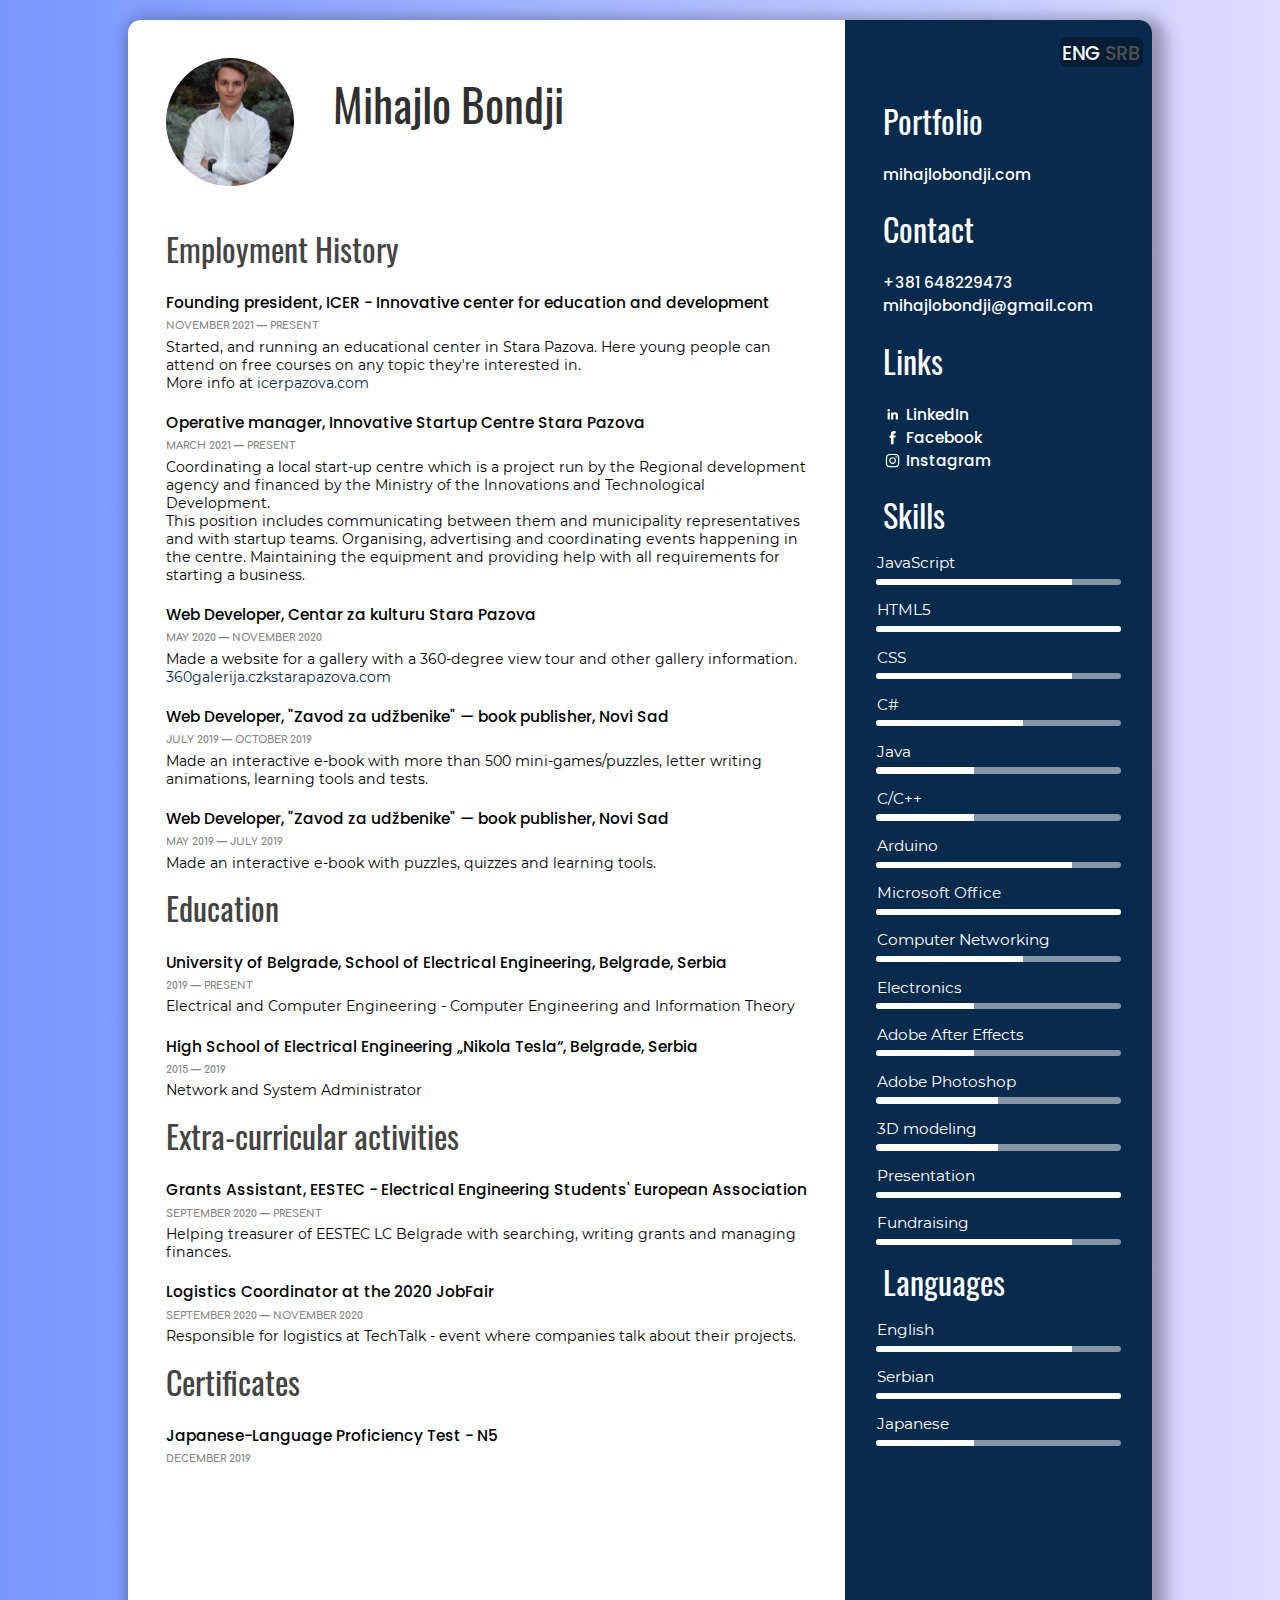
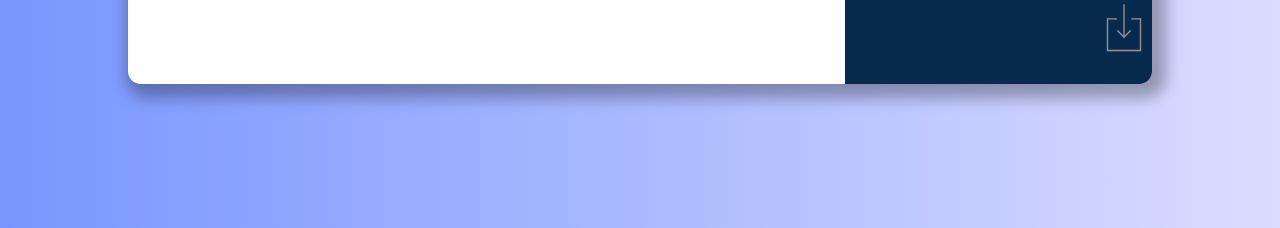
==== public/cv/index.html @ bc3daf63 "copy local" ====
<!--Created by Mihajlo Bondji http://mihajlobondji.com -->
<!DOCTYPE html>
<html lang="en">
  <head>
	  <title>Mihajlo Bondji</title>
	  <meta charset="utf-8" />
	  <meta name="viewport" content="width=device-width, initial-scale=1.0" />
	  <link rel="stylesheet" href="files/maincss.css" />
	  <script src="files/jsscript.js"></script>
  </head>
  <body onload="loaded(1)">
	  <div class="main">
		<div class="left">

			<div class="photo">
				<img src="files/slika.jpg" height="100%">
			</div>

			<div class="name">
				Mihajlo Bondji
			</div>
		<!--category-->
			<div class="category">
				Employment History
			</div>
			<!--5th job-->
			<div class="titles">
				Founding president, ICER - Innovative center for education and development
			</div>

			<div class="date">
				NOVEMBER 2021 — PRESENT
			</div>

			<div class="description">
				Started, and running an educational center in Stara Pazova.
				Here young people can attend on free courses on any topic they're interested in.
				<br>
				More info at <a class="linktosite" href="https://icerpazova.com/" target="_blank"><span class="linija"></span>icerpazova.com</a>
			</div>
			<!--4th job-->
			<div class="titles">
				Operative manager, Innovative Startup Centre Stara Pazova
			</div>

			<div class="date">
				MARCH 2021 — PRESENT
			</div>

			<div class="description">
				Coordinating a local start-up centre which is a project run by the Regional development agency and financed by the Ministry of the Innovations and Technological Development.
				<br>
				This position includes communicating between them and municipality representatives and with startup teams. Organising, advertising and coordinating events happening in the centre. Maintaining the equipment and providing help with all requirements for starting a business.
			</div>
			<!--3rd job-->
			<div class="titles">
				Web Developer, Centar za kulturu Stara Pazova
			</div>

			<div class="date">
				MAY 2020 — NOVEMBER 2020
			</div>

			<div class="description">
				Made a website for a gallery with a 360-degree view tour and other gallery information.
				<br>
				<a class="linktosite" href="https://360galerija.czkstarapazova.com/" target="_blank"><span class="linija"></span>360galerija.czkstarapazova.com</a>
			</div>
			<!--2nd job-->
			<div class="titles">
				Web Developer, "Zavod za udžbenike" — book publisher, Novi Sad
			</div>

			<div class="date">
				JULY 2019 — OCTOBER 2019
			</div>

			<div class="description">
				Made an interactive e-book with more than 500 mini-games/puzzles, letter writing animations, learning tools and tests.
			</div>
			<!--1st job-->
			<div class="titles">
				Web Developer, "Zavod za udžbenike" — book publisher, Novi Sad
			</div>

			<div class="date">
				MAY 2019 — JULY 2019
			</div>

			<div class="description">
				Made an interactive e-book with puzzles, quizzes and learning tools.
			</div>
		<!--category-->
			<div class="category">
				Education
			</div>
			<!--2nd education-->
			<div class="titles">
				University of Belgrade, School of Electrical Engineering, Belgrade, Serbia
			</div>

			<div class="date">
				2019 — PRESENT
			</div>

			<div class="description">
				Electrical and Computer Engineering - Computer Engineering and Information Theory
			</div>
			<!--1st education-->
			<div class="titles">
				High School of Electrical Engineering „Nikola Tesla“, Belgrade, Serbia
			</div>

			<div class="date">
				2015 — 2019
			</div>

			<div class="description">
				Network and System Administrator
			</div>

		<!--category-->
			<div class="category">
				Extra-curricular activities
			</div>
			<!--1st activity-->
			<div class="titles">
				Grants Assistant, EESTEC - Electrical Engineering Students' European Association
			</div>

			<div class="date">
				SEPTEMBER 2020 — PRESENT
			</div>

			<div class="description">
				Helping treasurer of EESTEC LC Belgrade with searching, writing grants and managing finances.
			</div>
			<!--2nd activity-->
			<div class="titles">
				Logistics Coordinator at the 2020 JobFair
			</div>

			<div class="date">
				SEPTEMBER 2020 — NOVEMBER 2020
			</div>

			<div class="description">
				Responsible for logistics at TechTalk - event where companies talk about their projects.
			</div>
		<!--category-->
			<div class="category">
				Certificates
			</div>
			<!--1st certificate-->
			<div class="titles">
				Japanese-Language Proficiency Test - N5
			</div>

			<div class="date">
				DECEMBER 2019
			</div>
		</div>

		<div class="right">
			<div class="empty"></div>
		<!--category-->
			<div class="category rightside">
				Portfolio
			</div>

			<div class="titles rightside">
				<a class="phone" href="https://mihajlobondji.com/">mihajlobondji.com</a>
			</div>
		<!--category-->
			<div class="category rightside">
				Contact
			</div>

			<div class="titles rightside">
				<a class="phone" href="tel:+381648229473">+381 648229473</a>
				<br>
				<a class="phone" href="mailto:mihajlobondji@gmail.com">mihajlobondji@gmail.com</a>
			</div>
		<!--category-->
			<div class="category rightside linksprint">
				Links
			</div>

			<div class="titles rightside linksprint">
				<a class="links" href="https://www.linkedin.com/in/mihajlo-bondji-2045811a4/" target="_blank"><svg viewBox="0 0 512 512" class="social"><path d="M186.4 142.4c0 19-15.3 34.5-34.2 34.5 -18.9 0-34.2-15.4-34.2-34.5 0-19 15.3-34.5 34.2-34.5C171.1 107.9 186.4 123.4 186.4 142.4zM181.4 201.3h-57.8V388.1h57.8V201.3zM273.8 201.3h-55.4V388.1h55.4c0 0 0-69.3 0-98 0-26.3 12.1-41.9 35.2-41.9 21.3 0 31.5 15 31.5 41.9 0 26.9 0 98 0 98h57.5c0 0 0-68.2 0-118.3 0-50-28.3-74.2-68-74.2 -39.6 0-56.3 30.9-56.3 30.9v-25.2H273.8z"/></svg>&nbsp;LinkedIn</a>
				<br>
				<a class="links" href="https://www.facebook.com/mihajlobondji" target="_blank"><svg viewBox="0 0 512 512" class="social"><path d="M211.9 197.4h-36.7v59.9h36.7V433.1h70.5V256.5h49.2l5.2-59.1h-54.4c0 0 0-22.1 0-33.7 0-13.9 2.8-19.5 16.3-19.5 10.9 0 38.2 0 38.2 0V82.9c0 0-40.2 0-48.8 0 -52.5 0-76.1 23.1-76.1 67.3C211.9 188.8 211.9 197.4 211.9 197.4z"/></svg>&nbsp;Facebook</a>
				<br>
				<a class="links" href="https://www.instagram.com/mihajlo.bondji/" target="_blank"><svg viewBox="0 0 512 512" class="social"><g><path d="M256 109.3c47.8 0 53.4 0.2 72.3 1 17.4 0.8 26.9 3.7 33.2 6.2 8.4 3.2 14.3 7.1 20.6 13.4 6.3 6.3 10.1 12.2 13.4 20.6 2.5 6.3 5.4 15.8 6.2 33.2 0.9 18.9 1 24.5 1 72.3s-0.2 53.4-1 72.3c-0.8 17.4-3.7 26.9-6.2 33.2 -3.2 8.4-7.1 14.3-13.4 20.6 -6.3 6.3-12.2 10.1-20.6 13.4 -6.3 2.5-15.8 5.4-33.2 6.2 -18.9 0.9-24.5 1-72.3 1s-53.4-0.2-72.3-1c-17.4-0.8-26.9-3.7-33.2-6.2 -8.4-3.2-14.3-7.1-20.6-13.4 -6.3-6.3-10.1-12.2-13.4-20.6 -2.5-6.3-5.4-15.8-6.2-33.2 -0.9-18.9-1-24.5-1-72.3s0.2-53.4 1-72.3c0.8-17.4 3.7-26.9 6.2-33.2 3.2-8.4 7.1-14.3 13.4-20.6 6.3-6.3 12.2-10.1 20.6-13.4 6.3-2.5 15.8-5.4 33.2-6.2C202.6 109.5 208.2 109.3 256 109.3M256 77.1c-48.6 0-54.7 0.2-73.8 1.1 -19 0.9-32.1 3.9-43.4 8.3 -11.8 4.6-21.7 10.7-31.7 20.6 -9.9 9.9-16.1 19.9-20.6 31.7 -4.4 11.4-7.4 24.4-8.3 43.4 -0.9 19.1-1.1 25.2-1.1 73.8 0 48.6 0.2 54.7 1.1 73.8 0.9 19 3.9 32.1 8.3 43.4 4.6 11.8 10.7 21.7 20.6 31.7 9.9 9.9 19.9 16.1 31.7 20.6 11.4 4.4 24.4 7.4 43.4 8.3 19.1 0.9 25.2 1.1 73.8 1.1s54.7-0.2 73.8-1.1c19-0.9 32.1-3.9 43.4-8.3 11.8-4.6 21.7-10.7 31.7-20.6 9.9-9.9 16.1-19.9 20.6-31.7 4.4-11.4 7.4-24.4 8.3-43.4 0.9-19.1 1.1-25.2 1.1-73.8s-0.2-54.7-1.1-73.8c-0.9-19-3.9-32.1-8.3-43.4 -4.6-11.8-10.7-21.7-20.6-31.7 -9.9-9.9-19.9-16.1-31.7-20.6 -11.4-4.4-24.4-7.4-43.4-8.3C310.7 77.3 304.6 77.1 256 77.1L256 77.1z"/><path d="M256 164.1c-50.7 0-91.9 41.1-91.9 91.9s41.1 91.9 91.9 91.9 91.9-41.1 91.9-91.9S306.7 164.1 256 164.1zM256 315.6c-32.9 0-59.6-26.7-59.6-59.6s26.7-59.6 59.6-59.6 59.6 26.7 59.6 59.6S288.9 315.6 256 315.6z"/><circle cx="351.5" cy="160.5" r="21.5"/></g></svg>&nbsp;Instagram</a>
			</div>
		<!--category-->
			<div class="category rightside">
				Skills
			</div>

			<div class="skills">
				JavaScript
			</div>
			<div class="linebar"><div id="line1" class="linebarperc"></div></div>

			<div class="skills">
				HTML5
			</div>
			<div class="linebar"><div id="line2" class="linebarperc"></div></div>

			<div class="skills">
				CSS
			</div>
			<div class="linebar"><div id="line3" class="linebarperc"></div></div>

			<div class="skills">
				C#
			</div>
			<div class="linebar"><div id="line4" class="linebarperc"></div></div>

			<div class="skills">
				Java
			</div>
			<div class="linebar"><div id="line17" class="linebarperc"></div></div>

			<div class="skills">
				C/C++
			</div>
			<div class="linebar"><div id="line5" class="linebarperc"></div></div>

			<div class="skills">
				Arduino
			</div>
			<div class="linebar"><div id="line6" class="linebarperc"></div></div>

			<div class="skills">
				Microsoft Office
			</div>
			<div class="linebar"><div id="line7" class="linebarperc"></div></div>

			<div class="skills">
				Computer Networking
			</div>
			<div class="linebar"><div id="line8" class="linebarperc"></div></div>

			<div class="skills">
				Electronics
			</div>
			<div class="linebar"><div id="line9" class="linebarperc"></div></div>

			<div class="skills">
				Adobe After Effects
			</div>
			<div class="linebar"><div id="line10" class="linebarperc"></div></div>

			<div class="skills">
				Adobe Photoshop
			</div>
			<div class="linebar"><div id="line11" class="linebarperc"></div></div>

			<div class="skills">
				3D modeling
			</div>
			<div class="linebar"><div id="line18" class="linebarperc"></div></div>

			<div class="skills">
				Presentation
			</div>
			<div class="linebar"><div id="line12" class="linebarperc"></div></div>

			<div class="skills">
				Fundraising
			</div>
			<div class="linebar"><div id="line13" class="linebarperc"></div></div>
		<!--category-->
			<div class="category rightside">
				Languages
			</div>

			<div class="skills">
				English
			</div>
			<div class="linebar"><div id="line14" class="linebarperc"></div></div>

			<div class="skills">
				Serbian
			</div>
			<div class="linebar"><div id="line15" class="linebarperc"></div></div>

			<div class="skills">
				Japanese
			</div>
			<div class="linebar"><div id="line16" class="linebarperc"></div></div>

			<div class="download" title="Download resume" onclick="window.print()"><img src="files/download.svg" height="100%"></div>

			<div class="langselect">
				<div class="englan"><a href="index.html" target="_self" class="languages">ENG</a></div>
				<div class="srblan"><a href="srb.html" target="_self" class="unselect">SRB</a></div>
			</div>
		</div>
	  </div>
	</body>
</html>
---- public/cv/files/maincss.css ----
@font-face {
			font-family: oswald;
			src: url("../../fonts/oswald.ttf");
		}
		@font-face {
			font-family: poppins;
			src: url("../../fonts/poppins.ttf");
		}
		@font-face {
			font-family: comfortaa;
			src: url("../../fonts/comfortaa.ttf");
		}
		@font-face {
			font-family: montserrat;
			src: url("../../fonts/montserrat.ttf");
		}
		body{
			min-height:200vh;
			max-height:fit-content;
			background:linear-gradient(90deg, rgba(120,150,255,1) 0%, rgba(220,220,255,1) 100%);
		}
		::-webkit-scrollbar {
				width: 10px;
			}
		::-webkit-scrollbar-thumb {
				background: #444444;
				border-radius: 10px;
			}
		::-webkit-scrollbar-thumb:hover {
				background: #cccccc;
			}
		.main{
			position:relative;
			margin:20px auto;
			background:white;
			height:130vw;
			max-height:300vh;
			width:80vw;
			border-radius:1vw;
			overflow:hidden;
			-webkit-box-shadow: 6px 6px 15px 8px rgba(0,0,0,0.3);
			box-shadow: 6px 6px 15px 8px rgba(0,0,0,0.3);
		}
		.left{
			width:70%;
			height:100%;
			margin:0;
			position:relative;
			float:left;
			overflow-y:auto;
			overflow-x:hidden;
		}
		.right{
			width:30%;
			height:100%;
			margin:0;
			position:relative;
			float:left;
			background:rgba(8,42,77,1);
			overflow-y:auto;
			overflow-x:hidden;
		}
		.photo{
			position:relative;
			float:left;
			margin:3vw 3vw 2vw 3vw;
			width:10vw;
			height:10vw;
			border-radius:50%;
			overflow:hidden;
		}
		.name{
			position:relative;
			float:left;
			height:10vw;
			margin:4vw 0 0 0;
			color: #303030;
			font-family:oswald;
			font-size:3.5vw;
		}
		.category{
			position:relative;
			float:left;
			height:auto;
			width:90%;
			margin:1vw 0 0 3vw;
			color: #444444;
			font-family:oswald;
			font-size:2.5vw;
		}
		.titles{
			position:relative;
			float:left;
			height:auto;
			width:90%;
			margin:1.5vw 0 0.5vw 3vw;
			color: black;
			font-family:poppins;
			font-size:20px;
			font-size:1.2vw;
		}
		.date{
			position:relative;
			float:left;
			height:auto;
			width:90%;
			margin:0 0 0.5vw 3vw;
			color: #858585;
			font-family:comfortaa;
			font-weight:700;
			font-size:16px;
			font-size:0.8vw;
		}
		.description{
			position:relative;
			float:left;
			height:auto;
			width:90%;
			margin:0 0 0 3vw;
			color: black;
			font-family:montserrat;
			font-weight:500;
			font-size:20px;
			font-size:1.1vw;
		}
		.empty{
			position:relative;
			float:left;
			height:5vw;
			width:80%;
			margin:0;
		}
		.rightside{
			color:white;
		}
		.phone{
			text-decoration:none;
			cursor:pointer;
			color:white;
			font-size:20px;
			font-size:1.2vw;
			transition:color ease 0.2s;
		}
		.phone:hover{
			color:#7a7a7a;
		}
		.links{
			cursor:pointer;
			color:white;
			text-decoration: none;
			transition:color ease 0.2s;
		}
		.social{
			position:relative;
			height:1.5vw;
			cursor:pointer;
			margin:0;
			vertical-align:sub;
			fill:white;
			transition:fill ease 0.2s;
		}
		.links:hover .social{
			fill:#7a7a7a;
		}
		.links:hover{
			color:#7a7a7a;
		}
		.skills{
			position:relative;
			float:left;
			height:auto;
			width:80%;
			margin:1.2vw 0 0.5vw 2.5vw;
			color: white;
			font-family:montserrat;
			font-size:20px;
			font-size:1.2vw;
		}
		.linebar{
			width:80%;
			height:0.5vw;
			position:relative;
			float:left;
			background: rgba(255,255,255,0.5);
			margin-left:10%;
			border-radius:0.5vw;
			overflow:hidden;
		}
		.linebarperc{
			height:100%;
			width:100%;
			position:absolute;
			top:0;
			left:-100%;
			background-color:white;
			transition:left ease 3s;
			transition-delay:0.5s;
		}
		.l100{
			left:0;
		}
		.l80{
			left:-20%;
		}
		.l60{
			left:-40%;
		}
		.l40{
			left:-60%;
		}
		.l50{
			left:-50%;
		}
		.download{
			position:absolute;
			top:95%;
			height:4%;
			width:auto;
			left:80%;
			cursor:pointer;
			transition:top ease 0.2s;
		}
		.download:hover{
			-webkit-box-shadow: 6px 6px 15px 8px rgba(0,0,0,0.3);
			box-shadow: 6px 6px 15px 8px rgba(0,0,0,0.3);
			top:95.2%;
		}
		.langselect{
			top:1%;
			left:70%;
			position:absolute;
			height:2vw;
			width:auto;
			background:rgba(0,0,0,0.3);
			border-radius:0.5vw;
			padding:0.2vw;
		}
		.englan{
			position:relative;
			float:left;
			margin:0 0.2vw 0 0;
			width:auto;
			font-family:poppins;
			font-size:1.5vw;
			cursor:pointer;
		}
		.srblan{
			position:relative;
			float:left;
			margin:0 0 0 0.2vw;
			width:auto;
			font-family:poppins;
			font-size:1.5vw;
			cursor:pointer;
		}
		.unselect{
			text-decoration:none;
			color:#505050;
		}
		.unselect:hover{
			color:rgba(255,255,255,0.7);
		}
		.languages{
			text-decoration:none;
			color:white;
		}
		.languages:hover{
			color:rgba(255,255,255,0.7);
		}
		.linktosite{
			position:relative;
			margin:0;
			vertical-align:baseline;
			text-decoration:none;
			color:rgba(8,42,77,1);
			cursor:pointer;
			width:auto;
			overflow:hidden;
			transition:0.3s ease;
		}
		
		.linktosite:hover{
			color:rgb(25 107 191);
		}
		
		.linktosite:hover .linija{
			width:100%;
			left:0;
		}
		
		.linija{
			position:absolute;
			bottom:0;
			left:50%;
			width:0;
			height:2px;
			background:rgb(25 107 191);
			transition:0.3s ease;
		}
		@media screen and (max-width:600px){
			.main{
			margin:20px auto;
			max-height:300vh;
			min-height:130vw;
			width:90vw;
			}
			::-webkit-scrollbar {
				width: 0px;
			}
		}
		@media print {
			body{
				background:white;
			}
			.main{
				border-radius:0;
				margin:0;
				width:100vw;
				height:100vh;
				box-shadow:none;
				border:solid 2px gray;
			}
			.download{
				display:none;
			}
			.langselect{
				display:none;
			}
			.linksprint{
				display:none;
			}
			.linebar{
				height:5px;
			}
		}
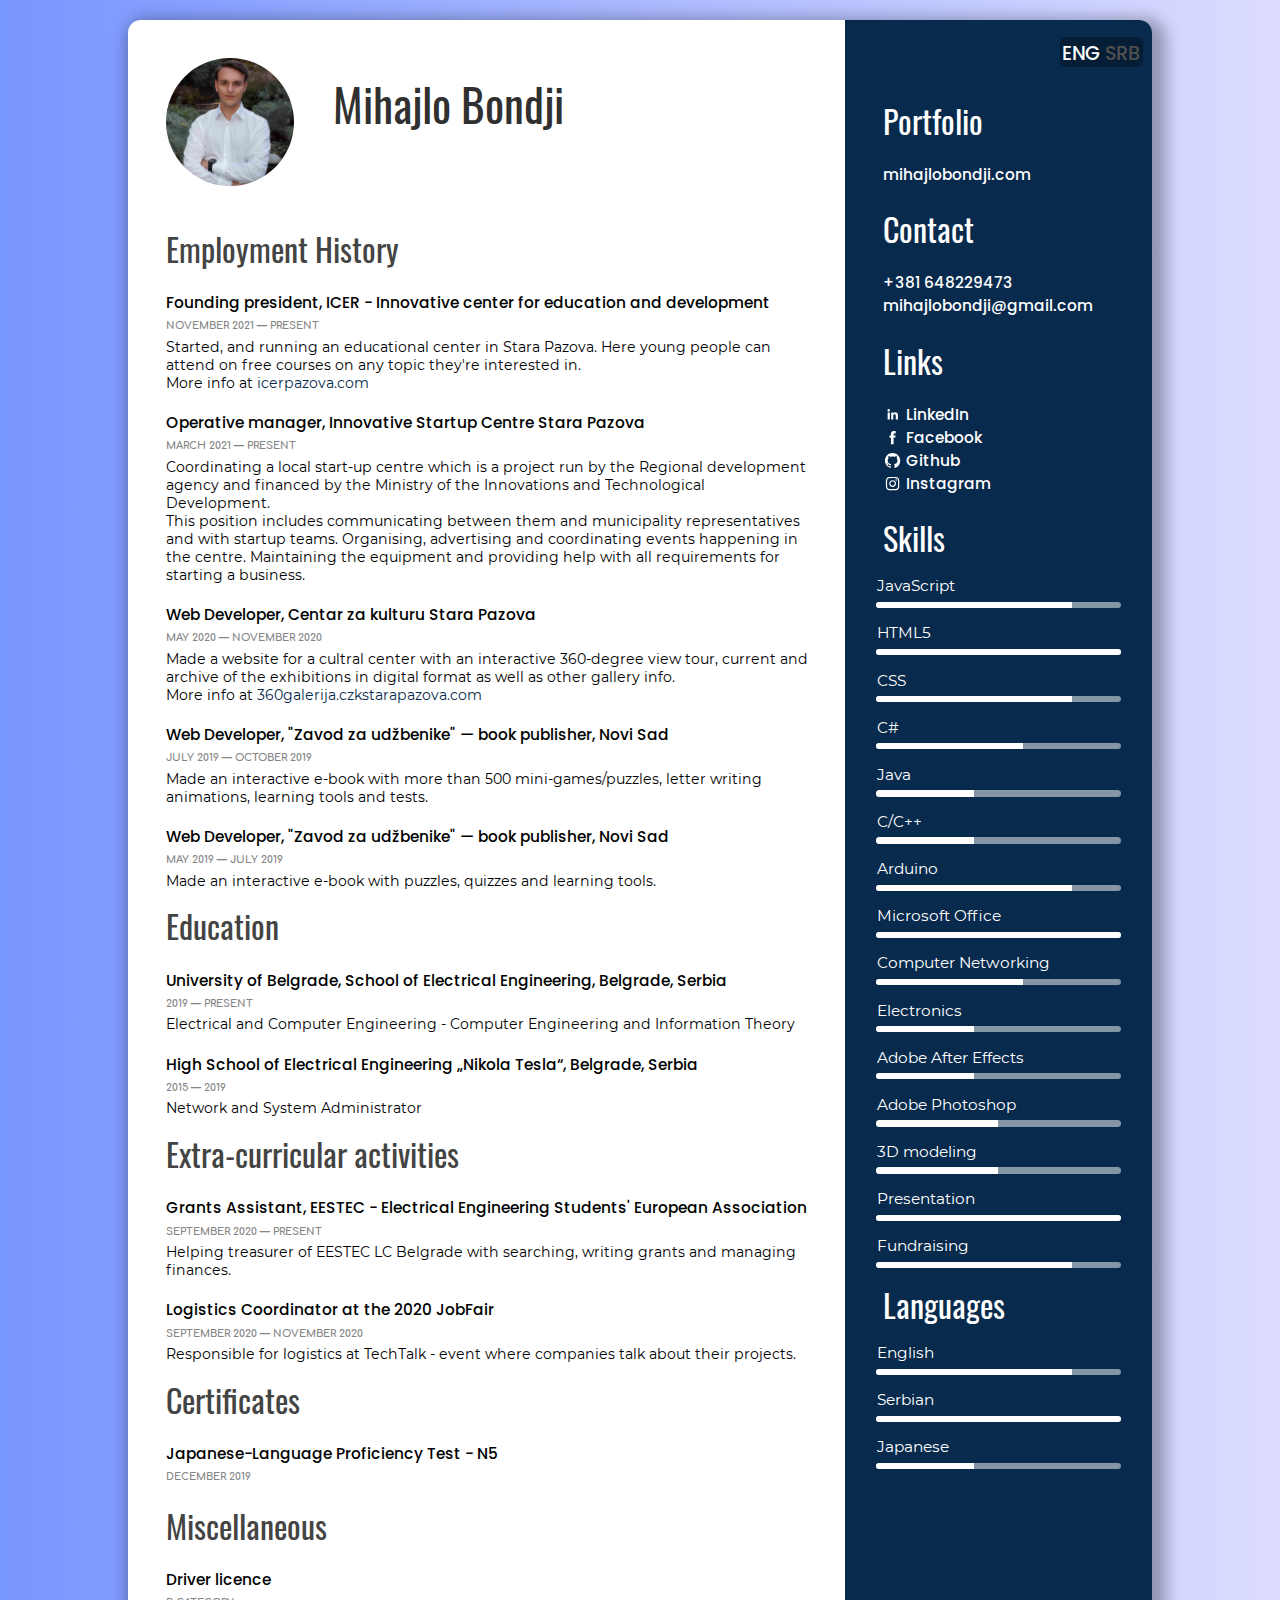
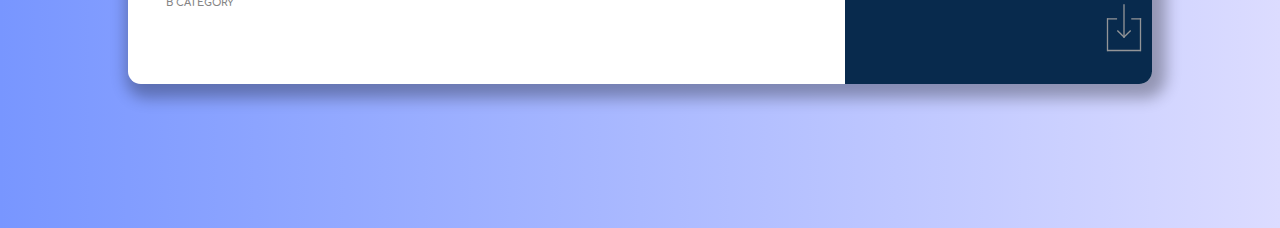
==== commit 78253601: "update" ====
--- a/public/cv/index.html
+++ b/public/cv/index.html
@@ -60,10 +60,10 @@
 			<div class="date">
 				MAY 2020 — NOVEMBER 2020
 			</div>
-
-			<div class="description">
-				Made a website for a gallery with a 360-degree view tour and other gallery information.
-				<br>
+			<div class="description">
+				Made a website for a cultral center with an interactive 360-degree view tour, current and archive of the exhibitions in digital format as well as other gallery info.
+				<br>
+				More info at
 				<a class="linktosite" href="https://360galerija.czkstarapazova.com/" target="_blank"><span class="linija"></span>360galerija.czkstarapazova.com</a>
 			</div>
 			<!--2nd job-->
@@ -158,6 +158,18 @@
 
 			<div class="date">
 				DECEMBER 2019
+			</div>
+		<!--category-->
+			<div class="category">
+				Miscellaneous
+			</div>
+			<!--1st certificate-->
+			<div class="titles">
+				Driver licence
+			</div>
+
+			<div class="date">
+				B CATEGORY
 			</div>
 		</div>
 
@@ -190,6 +202,9 @@
 				<a class="links" href="https://www.linkedin.com/in/mihajlo-bondji-2045811a4/" target="_blank"><svg viewBox="0 0 512 512" class="social"><path d="M186.4 142.4c0 19-15.3 34.5-34.2 34.5 -18.9 0-34.2-15.4-34.2-34.5 0-19 15.3-34.5 34.2-34.5C171.1 107.9 186.4 123.4 186.4 142.4zM181.4 201.3h-57.8V388.1h57.8V201.3zM273.8 201.3h-55.4V388.1h55.4c0 0 0-69.3 0-98 0-26.3 12.1-41.9 35.2-41.9 21.3 0 31.5 15 31.5 41.9 0 26.9 0 98 0 98h57.5c0 0 0-68.2 0-118.3 0-50-28.3-74.2-68-74.2 -39.6 0-56.3 30.9-56.3 30.9v-25.2H273.8z"/></svg>&nbsp;LinkedIn</a>
 				<br>
 				<a class="links" href="https://www.facebook.com/mihajlobondji" target="_blank"><svg viewBox="0 0 512 512" class="social"><path d="M211.9 197.4h-36.7v59.9h36.7V433.1h70.5V256.5h49.2l5.2-59.1h-54.4c0 0 0-22.1 0-33.7 0-13.9 2.8-19.5 16.3-19.5 10.9 0 38.2 0 38.2 0V82.9c0 0-40.2 0-48.8 0 -52.5 0-76.1 23.1-76.1 67.3C211.9 188.8 211.9 197.4 211.9 197.4z"/></svg>&nbsp;Facebook</a>
+				<br>
+				<a class="links" href="https://github.com/MihajloBondji" target="_blank">
+				<svg viewBox="-2 -2 20 20" class="social"><path fill-rule="evenodd" d="M8 0C3.58 0 0 3.58 0 8c0 3.54 2.29 6.53 5.47 7.59.4.07.55-.17.55-.38 0-.19-.01-.82-.01-1.49-2.01.37-2.53-.49-2.69-.94-.09-.23-.48-.94-.82-1.13-.28-.15-.68-.52-.01-.53.63-.01 1.08.58 1.23.82.72 1.21 1.87.87 2.33.66.07-.52.28-.87.51-1.07-1.78-.2-3.64-.89-3.64-3.95 0-.87.31-1.59.82-2.15-.08-.2-.36-1.02.08-2.12 0 0 .67-.21 2.2.82.64-.18 1.32-.27 2-.27.68 0 1.36.09 2 .27 1.53-1.04 2.2-.82 2.2-.82.44 1.1.16 1.92.08 2.12.51.56.82 1.27.82 2.15 0 3.07-1.87 3.75-3.65 3.95.29.25.54.73.54 1.48 0 1.07-.01 1.93-.01 2.2 0 .21.15.46.55.38A8.013 8.013 0 0016 8c0-4.42-3.58-8-8-8z"></path></svg>&nbsp;Github</a>
 				<br>
 				<a class="links" href="https://www.instagram.com/mihajlo.bondji/" target="_blank"><svg viewBox="0 0 512 512" class="social"><g><path d="M256 109.3c47.8 0 53.4 0.2 72.3 1 17.4 0.8 26.9 3.7 33.2 6.2 8.4 3.2 14.3 7.1 20.6 13.4 6.3 6.3 10.1 12.2 13.4 20.6 2.5 6.3 5.4 15.8 6.2 33.2 0.9 18.9 1 24.5 1 72.3s-0.2 53.4-1 72.3c-0.8 17.4-3.7 26.9-6.2 33.2 -3.2 8.4-7.1 14.3-13.4 20.6 -6.3 6.3-12.2 10.1-20.6 13.4 -6.3 2.5-15.8 5.4-33.2 6.2 -18.9 0.9-24.5 1-72.3 1s-53.4-0.2-72.3-1c-17.4-0.8-26.9-3.7-33.2-6.2 -8.4-3.2-14.3-7.1-20.6-13.4 -6.3-6.3-10.1-12.2-13.4-20.6 -2.5-6.3-5.4-15.8-6.2-33.2 -0.9-18.9-1-24.5-1-72.3s0.2-53.4 1-72.3c0.8-17.4 3.7-26.9 6.2-33.2 3.2-8.4 7.1-14.3 13.4-20.6 6.3-6.3 12.2-10.1 20.6-13.4 6.3-2.5 15.8-5.4 33.2-6.2C202.6 109.5 208.2 109.3 256 109.3M256 77.1c-48.6 0-54.7 0.2-73.8 1.1 -19 0.9-32.1 3.9-43.4 8.3 -11.8 4.6-21.7 10.7-31.7 20.6 -9.9 9.9-16.1 19.9-20.6 31.7 -4.4 11.4-7.4 24.4-8.3 43.4 -0.9 19.1-1.1 25.2-1.1 73.8 0 48.6 0.2 54.7 1.1 73.8 0.9 19 3.9 32.1 8.3 43.4 4.6 11.8 10.7 21.7 20.6 31.7 9.9 9.9 19.9 16.1 31.7 20.6 11.4 4.4 24.4 7.4 43.4 8.3 19.1 0.9 25.2 1.1 73.8 1.1s54.7-0.2 73.8-1.1c19-0.9 32.1-3.9 43.4-8.3 11.8-4.6 21.7-10.7 31.7-20.6 9.9-9.9 16.1-19.9 20.6-31.7 4.4-11.4 7.4-24.4 8.3-43.4 0.9-19.1 1.1-25.2 1.1-73.8s-0.2-54.7-1.1-73.8c-0.9-19-3.9-32.1-8.3-43.4 -4.6-11.8-10.7-21.7-20.6-31.7 -9.9-9.9-19.9-16.1-31.7-20.6 -11.4-4.4-24.4-7.4-43.4-8.3C310.7 77.3 304.6 77.1 256 77.1L256 77.1z"/><path d="M256 164.1c-50.7 0-91.9 41.1-91.9 91.9s41.1 91.9 91.9 91.9 91.9-41.1 91.9-91.9S306.7 164.1 256 164.1zM256 315.6c-32.9 0-59.6-26.7-59.6-59.6s26.7-59.6 59.6-59.6 59.6 26.7 59.6 59.6S288.9 315.6 256 315.6z"/><circle cx="351.5" cy="160.5" r="21.5"/></g></svg>&nbsp;Instagram</a>
 			</div>
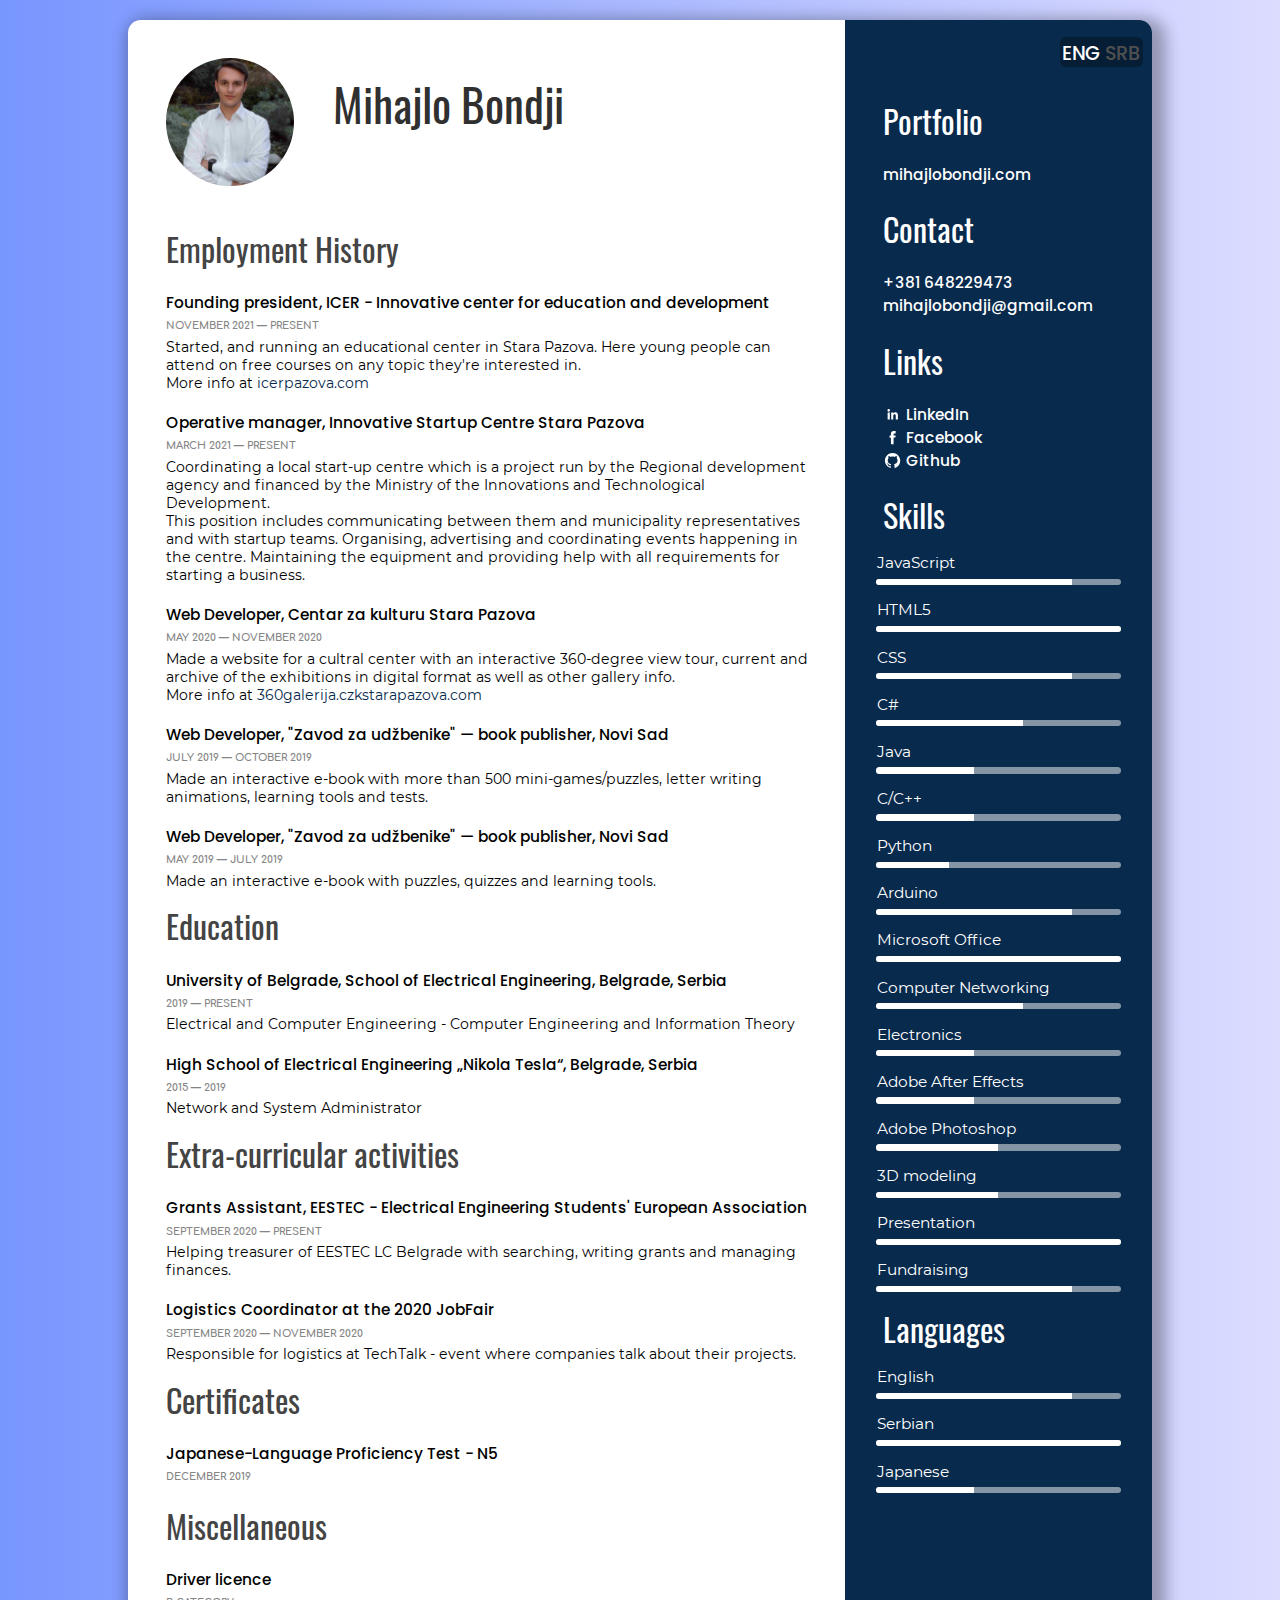
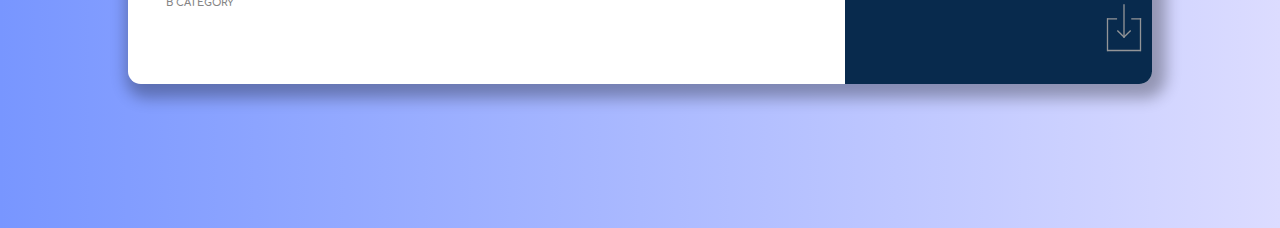
==== commit 1545720e: "update cv" ====
--- a/public/cv/index.html
+++ b/public/cv/index.html
@@ -206,7 +206,7 @@
 				<a class="links" href="https://github.com/MihajloBondji" target="_blank">
 				<svg viewBox="-2 -2 20 20" class="social"><path fill-rule="evenodd" d="M8 0C3.58 0 0 3.58 0 8c0 3.54 2.29 6.53 5.47 7.59.4.07.55-.17.55-.38 0-.19-.01-.82-.01-1.49-2.01.37-2.53-.49-2.69-.94-.09-.23-.48-.94-.82-1.13-.28-.15-.68-.52-.01-.53.63-.01 1.08.58 1.23.82.72 1.21 1.87.87 2.33.66.07-.52.28-.87.51-1.07-1.78-.2-3.64-.89-3.64-3.95 0-.87.31-1.59.82-2.15-.08-.2-.36-1.02.08-2.12 0 0 .67-.21 2.2.82.64-.18 1.32-.27 2-.27.68 0 1.36.09 2 .27 1.53-1.04 2.2-.82 2.2-.82.44 1.1.16 1.92.08 2.12.51.56.82 1.27.82 2.15 0 3.07-1.87 3.75-3.65 3.95.29.25.54.73.54 1.48 0 1.07-.01 1.93-.01 2.2 0 .21.15.46.55.38A8.013 8.013 0 0016 8c0-4.42-3.58-8-8-8z"></path></svg>&nbsp;Github</a>
 				<br>
-				<a class="links" href="https://www.instagram.com/mihajlo.bondji/" target="_blank"><svg viewBox="0 0 512 512" class="social"><g><path d="M256 109.3c47.8 0 53.4 0.2 72.3 1 17.4 0.8 26.9 3.7 33.2 6.2 8.4 3.2 14.3 7.1 20.6 13.4 6.3 6.3 10.1 12.2 13.4 20.6 2.5 6.3 5.4 15.8 6.2 33.2 0.9 18.9 1 24.5 1 72.3s-0.2 53.4-1 72.3c-0.8 17.4-3.7 26.9-6.2 33.2 -3.2 8.4-7.1 14.3-13.4 20.6 -6.3 6.3-12.2 10.1-20.6 13.4 -6.3 2.5-15.8 5.4-33.2 6.2 -18.9 0.9-24.5 1-72.3 1s-53.4-0.2-72.3-1c-17.4-0.8-26.9-3.7-33.2-6.2 -8.4-3.2-14.3-7.1-20.6-13.4 -6.3-6.3-10.1-12.2-13.4-20.6 -2.5-6.3-5.4-15.8-6.2-33.2 -0.9-18.9-1-24.5-1-72.3s0.2-53.4 1-72.3c0.8-17.4 3.7-26.9 6.2-33.2 3.2-8.4 7.1-14.3 13.4-20.6 6.3-6.3 12.2-10.1 20.6-13.4 6.3-2.5 15.8-5.4 33.2-6.2C202.6 109.5 208.2 109.3 256 109.3M256 77.1c-48.6 0-54.7 0.2-73.8 1.1 -19 0.9-32.1 3.9-43.4 8.3 -11.8 4.6-21.7 10.7-31.7 20.6 -9.9 9.9-16.1 19.9-20.6 31.7 -4.4 11.4-7.4 24.4-8.3 43.4 -0.9 19.1-1.1 25.2-1.1 73.8 0 48.6 0.2 54.7 1.1 73.8 0.9 19 3.9 32.1 8.3 43.4 4.6 11.8 10.7 21.7 20.6 31.7 9.9 9.9 19.9 16.1 31.7 20.6 11.4 4.4 24.4 7.4 43.4 8.3 19.1 0.9 25.2 1.1 73.8 1.1s54.7-0.2 73.8-1.1c19-0.9 32.1-3.9 43.4-8.3 11.8-4.6 21.7-10.7 31.7-20.6 9.9-9.9 16.1-19.9 20.6-31.7 4.4-11.4 7.4-24.4 8.3-43.4 0.9-19.1 1.1-25.2 1.1-73.8s-0.2-54.7-1.1-73.8c-0.9-19-3.9-32.1-8.3-43.4 -4.6-11.8-10.7-21.7-20.6-31.7 -9.9-9.9-19.9-16.1-31.7-20.6 -11.4-4.4-24.4-7.4-43.4-8.3C310.7 77.3 304.6 77.1 256 77.1L256 77.1z"/><path d="M256 164.1c-50.7 0-91.9 41.1-91.9 91.9s41.1 91.9 91.9 91.9 91.9-41.1 91.9-91.9S306.7 164.1 256 164.1zM256 315.6c-32.9 0-59.6-26.7-59.6-59.6s26.7-59.6 59.6-59.6 59.6 26.7 59.6 59.6S288.9 315.6 256 315.6z"/><circle cx="351.5" cy="160.5" r="21.5"/></g></svg>&nbsp;Instagram</a>
+				<!-- <a class="links" href="https://www.instagram.com/mihajlo.bondji/" target="_blank"><svg viewBox="0 0 512 512" class="social"><g><path d="M256 109.3c47.8 0 53.4 0.2 72.3 1 17.4 0.8 26.9 3.7 33.2 6.2 8.4 3.2 14.3 7.1 20.6 13.4 6.3 6.3 10.1 12.2 13.4 20.6 2.5 6.3 5.4 15.8 6.2 33.2 0.9 18.9 1 24.5 1 72.3s-0.2 53.4-1 72.3c-0.8 17.4-3.7 26.9-6.2 33.2 -3.2 8.4-7.1 14.3-13.4 20.6 -6.3 6.3-12.2 10.1-20.6 13.4 -6.3 2.5-15.8 5.4-33.2 6.2 -18.9 0.9-24.5 1-72.3 1s-53.4-0.2-72.3-1c-17.4-0.8-26.9-3.7-33.2-6.2 -8.4-3.2-14.3-7.1-20.6-13.4 -6.3-6.3-10.1-12.2-13.4-20.6 -2.5-6.3-5.4-15.8-6.2-33.2 -0.9-18.9-1-24.5-1-72.3s0.2-53.4 1-72.3c0.8-17.4 3.7-26.9 6.2-33.2 3.2-8.4 7.1-14.3 13.4-20.6 6.3-6.3 12.2-10.1 20.6-13.4 6.3-2.5 15.8-5.4 33.2-6.2C202.6 109.5 208.2 109.3 256 109.3M256 77.1c-48.6 0-54.7 0.2-73.8 1.1 -19 0.9-32.1 3.9-43.4 8.3 -11.8 4.6-21.7 10.7-31.7 20.6 -9.9 9.9-16.1 19.9-20.6 31.7 -4.4 11.4-7.4 24.4-8.3 43.4 -0.9 19.1-1.1 25.2-1.1 73.8 0 48.6 0.2 54.7 1.1 73.8 0.9 19 3.9 32.1 8.3 43.4 4.6 11.8 10.7 21.7 20.6 31.7 9.9 9.9 19.9 16.1 31.7 20.6 11.4 4.4 24.4 7.4 43.4 8.3 19.1 0.9 25.2 1.1 73.8 1.1s54.7-0.2 73.8-1.1c19-0.9 32.1-3.9 43.4-8.3 11.8-4.6 21.7-10.7 31.7-20.6 9.9-9.9 16.1-19.9 20.6-31.7 4.4-11.4 7.4-24.4 8.3-43.4 0.9-19.1 1.1-25.2 1.1-73.8s-0.2-54.7-1.1-73.8c-0.9-19-3.9-32.1-8.3-43.4 -4.6-11.8-10.7-21.7-20.6-31.7 -9.9-9.9-19.9-16.1-31.7-20.6 -11.4-4.4-24.4-7.4-43.4-8.3C310.7 77.3 304.6 77.1 256 77.1L256 77.1z"/><path d="M256 164.1c-50.7 0-91.9 41.1-91.9 91.9s41.1 91.9 91.9 91.9 91.9-41.1 91.9-91.9S306.7 164.1 256 164.1zM256 315.6c-32.9 0-59.6-26.7-59.6-59.6s26.7-59.6 59.6-59.6 59.6 26.7 59.6 59.6S288.9 315.6 256 315.6z"/><circle cx="351.5" cy="160.5" r="21.5"/></g></svg>&nbsp;Instagram</a> -->
 			</div>
 		<!--category-->
 			<div class="category rightside">
@@ -242,6 +242,11 @@
 				C/C++
 			</div>
 			<div class="linebar"><div id="line5" class="linebarperc"></div></div>
+			
+			<div class="skills">
+				Python
+			</div>
+			<div class="linebar"><div id="line19" class="linebarperc"></div></div>
 
 			<div class="skills">
 				Arduino
--- a/public/cv/files/maincss.css
+++ b/public/cv/files/maincss.css
@@ -211,6 +211,9 @@
 		.l50{
 			left:-50%;
 		}
+		.l30{
+			left:-70%;
+		}
 		.download{
 			position:absolute;
 			top:95%;
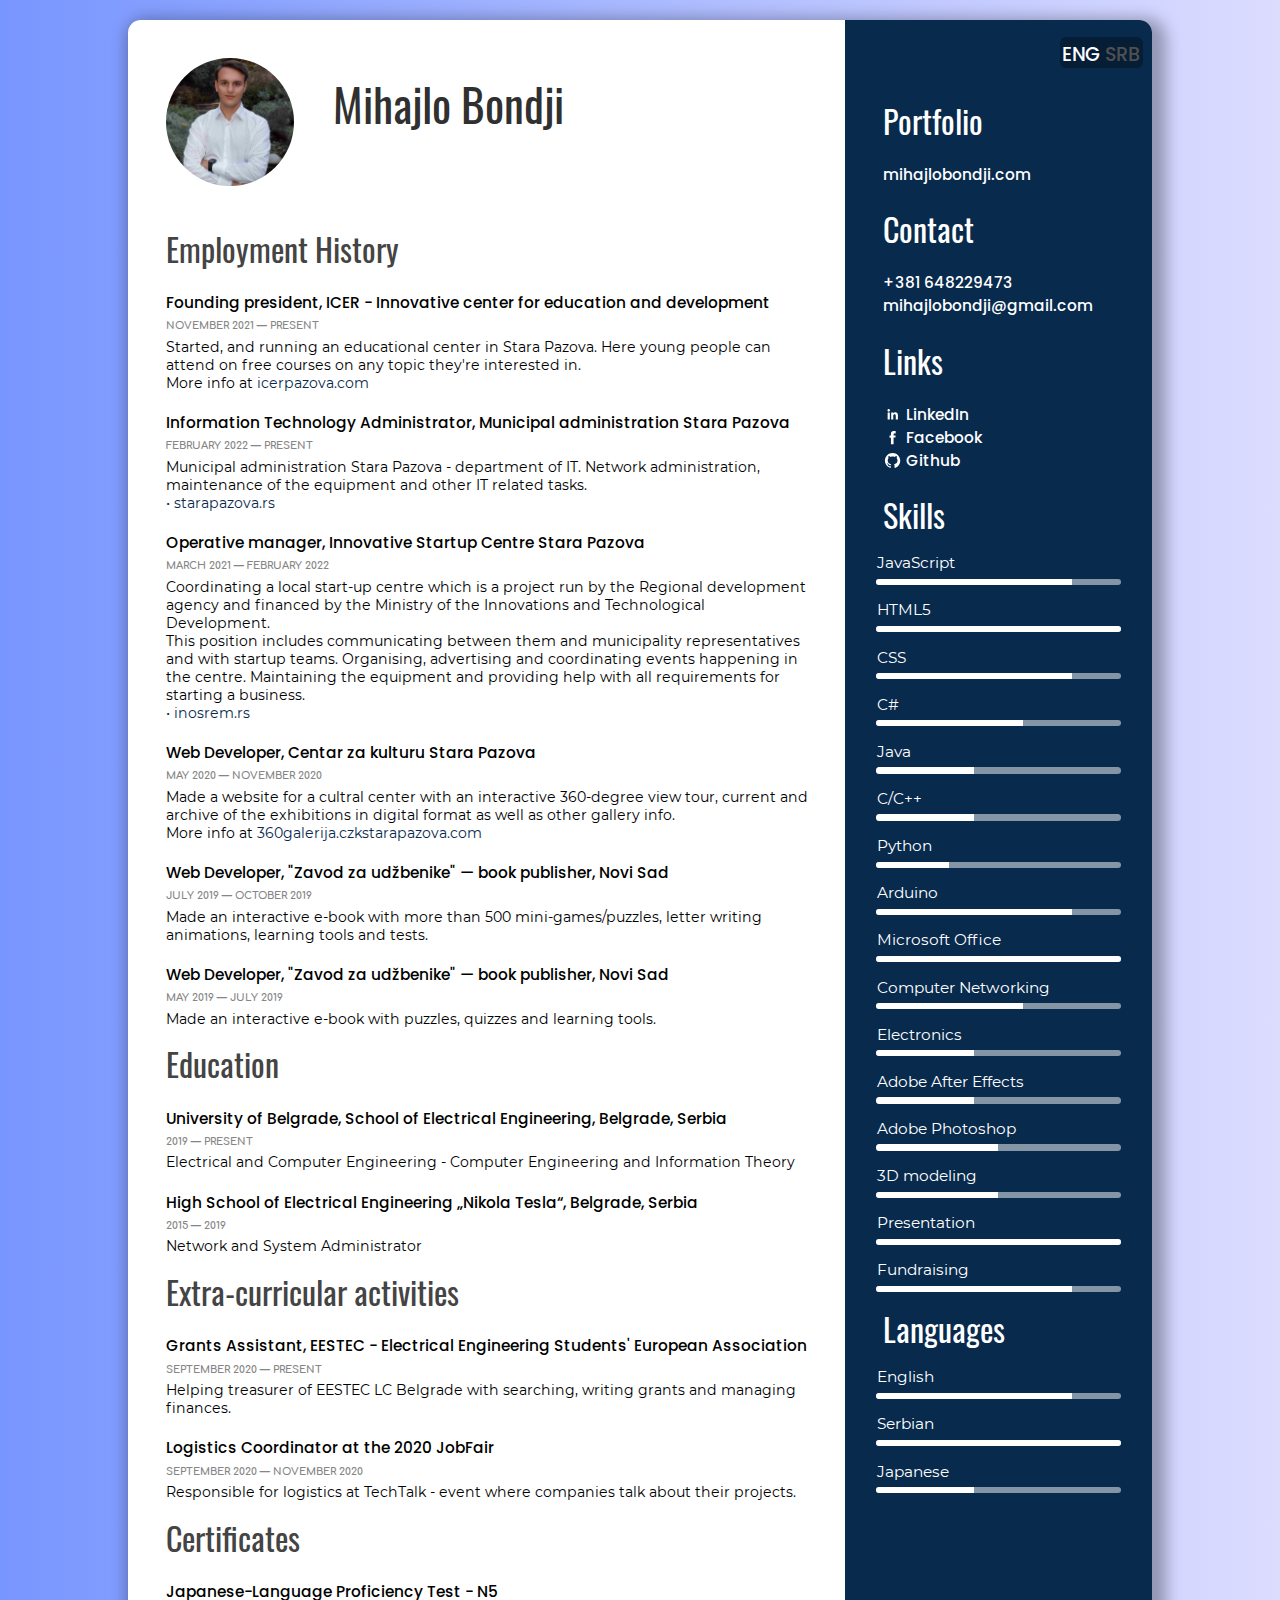
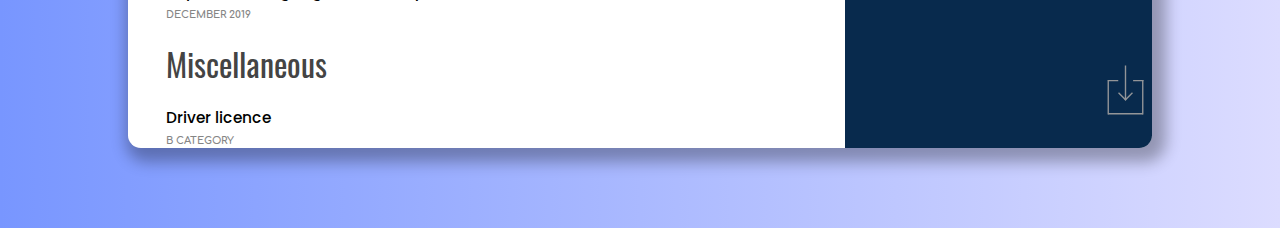
==== commit 552c450e: "CV update" ====
--- a/public/cv/index.html
+++ b/public/cv/index.html
@@ -38,19 +38,35 @@
 				<br>
 				More info at <a class="linktosite" href="https://icerpazova.com/" target="_blank"><span class="linija"></span>icerpazova.com</a>
 			</div>
+			<!--6th job-->
+			<div class="titles">
+				Information Technology Administrator, Municipal administration Stara Pazova
+			</div>
+
+			<div class="date">
+				FEBRUARY 2022 — PRESENT
+			</div>
+
+			<div class="description">
+				Municipal administration Stara Pazova - department of IT. Network administration, maintenance of the equipment and other IT related tasks.
+				<br>
+				<a class="linktosite" href="https://starapazova.rs/en/" target="_blank"><span class="linija"></span>&#8226; starapazova.rs</a>
+			</div>
 			<!--4th job-->
 			<div class="titles">
 				Operative manager, Innovative Startup Centre Stara Pazova
 			</div>
 
 			<div class="date">
-				MARCH 2021 — PRESENT
+				MARCH 2021 — FEBRUARY 2022
 			</div>
 
 			<div class="description">
 				Coordinating a local start-up centre which is a project run by the Regional development agency and financed by the Ministry of the Innovations and Technological Development.
 				<br>
 				This position includes communicating between them and municipality representatives and with startup teams. Organising, advertising and coordinating events happening in the centre. Maintaining the equipment and providing help with all requirements for starting a business.
+				<br>
+				<a class="linktosite" href="http://inosrem.rs/" target="_blank"><span class="linija"></span>&#8226; inosrem.rs</a>
 			</div>
 			<!--3rd job-->
 			<div class="titles">
@@ -194,11 +210,11 @@
 				<a class="phone" href="mailto:mihajlobondji@gmail.com">mihajlobondji@gmail.com</a>
 			</div>
 		<!--category-->
-			<div class="category rightside linksprint">
+			<div class="category rightside">
 				Links
 			</div>
 
-			<div class="titles rightside linksprint">
+			<div class="titles rightside">
 				<a class="links" href="https://www.linkedin.com/in/mihajlo-bondji-2045811a4/" target="_blank"><svg viewBox="0 0 512 512" class="social"><path d="M186.4 142.4c0 19-15.3 34.5-34.2 34.5 -18.9 0-34.2-15.4-34.2-34.5 0-19 15.3-34.5 34.2-34.5C171.1 107.9 186.4 123.4 186.4 142.4zM181.4 201.3h-57.8V388.1h57.8V201.3zM273.8 201.3h-55.4V388.1h55.4c0 0 0-69.3 0-98 0-26.3 12.1-41.9 35.2-41.9 21.3 0 31.5 15 31.5 41.9 0 26.9 0 98 0 98h57.5c0 0 0-68.2 0-118.3 0-50-28.3-74.2-68-74.2 -39.6 0-56.3 30.9-56.3 30.9v-25.2H273.8z"/></svg>&nbsp;LinkedIn</a>
 				<br>
 				<a class="links" href="https://www.facebook.com/mihajlobondji" target="_blank"><svg viewBox="0 0 512 512" class="social"><path d="M211.9 197.4h-36.7v59.9h36.7V433.1h70.5V256.5h49.2l5.2-59.1h-54.4c0 0 0-22.1 0-33.7 0-13.9 2.8-19.5 16.3-19.5 10.9 0 38.2 0 38.2 0V82.9c0 0-40.2 0-48.8 0 -52.5 0-76.1 23.1-76.1 67.3C211.9 188.8 211.9 197.4 211.9 197.4z"/></svg>&nbsp;Facebook</a>
--- a/public/cv/files/maincss.css
+++ b/public/cv/files/maincss.css
@@ -14,6 +14,7 @@
 			font-family: montserrat;
 			src: url("../../fonts/montserrat.ttf");
 		}
+		
 		body{
 			min-height:200vh;
 			max-height:fit-content;
@@ -33,7 +34,7 @@
 			position:relative;
 			margin:20px auto;
 			background:white;
-			height:130vw;
+			height:135vw;
 			max-height:300vh;
 			width:80vw;
 			border-radius:1vw;
@@ -311,7 +312,16 @@
 				width: 0px;
 			}
 		}
+		
+		@page 
+		{
+			size: A4;   /* auto is the initial value */
+			margin: 0mm;  /* this affects the margin in the printer settings */
+		}
 		@media print {
+			html,body {
+				margin: 0;
+			}
 			body{
 				background:white;
 			}
@@ -329,9 +339,6 @@
 			.langselect{
 				display:none;
 			}
-			.linksprint{
-				display:none;
-			}
 			.linebar{
 				height:5px;
 			}
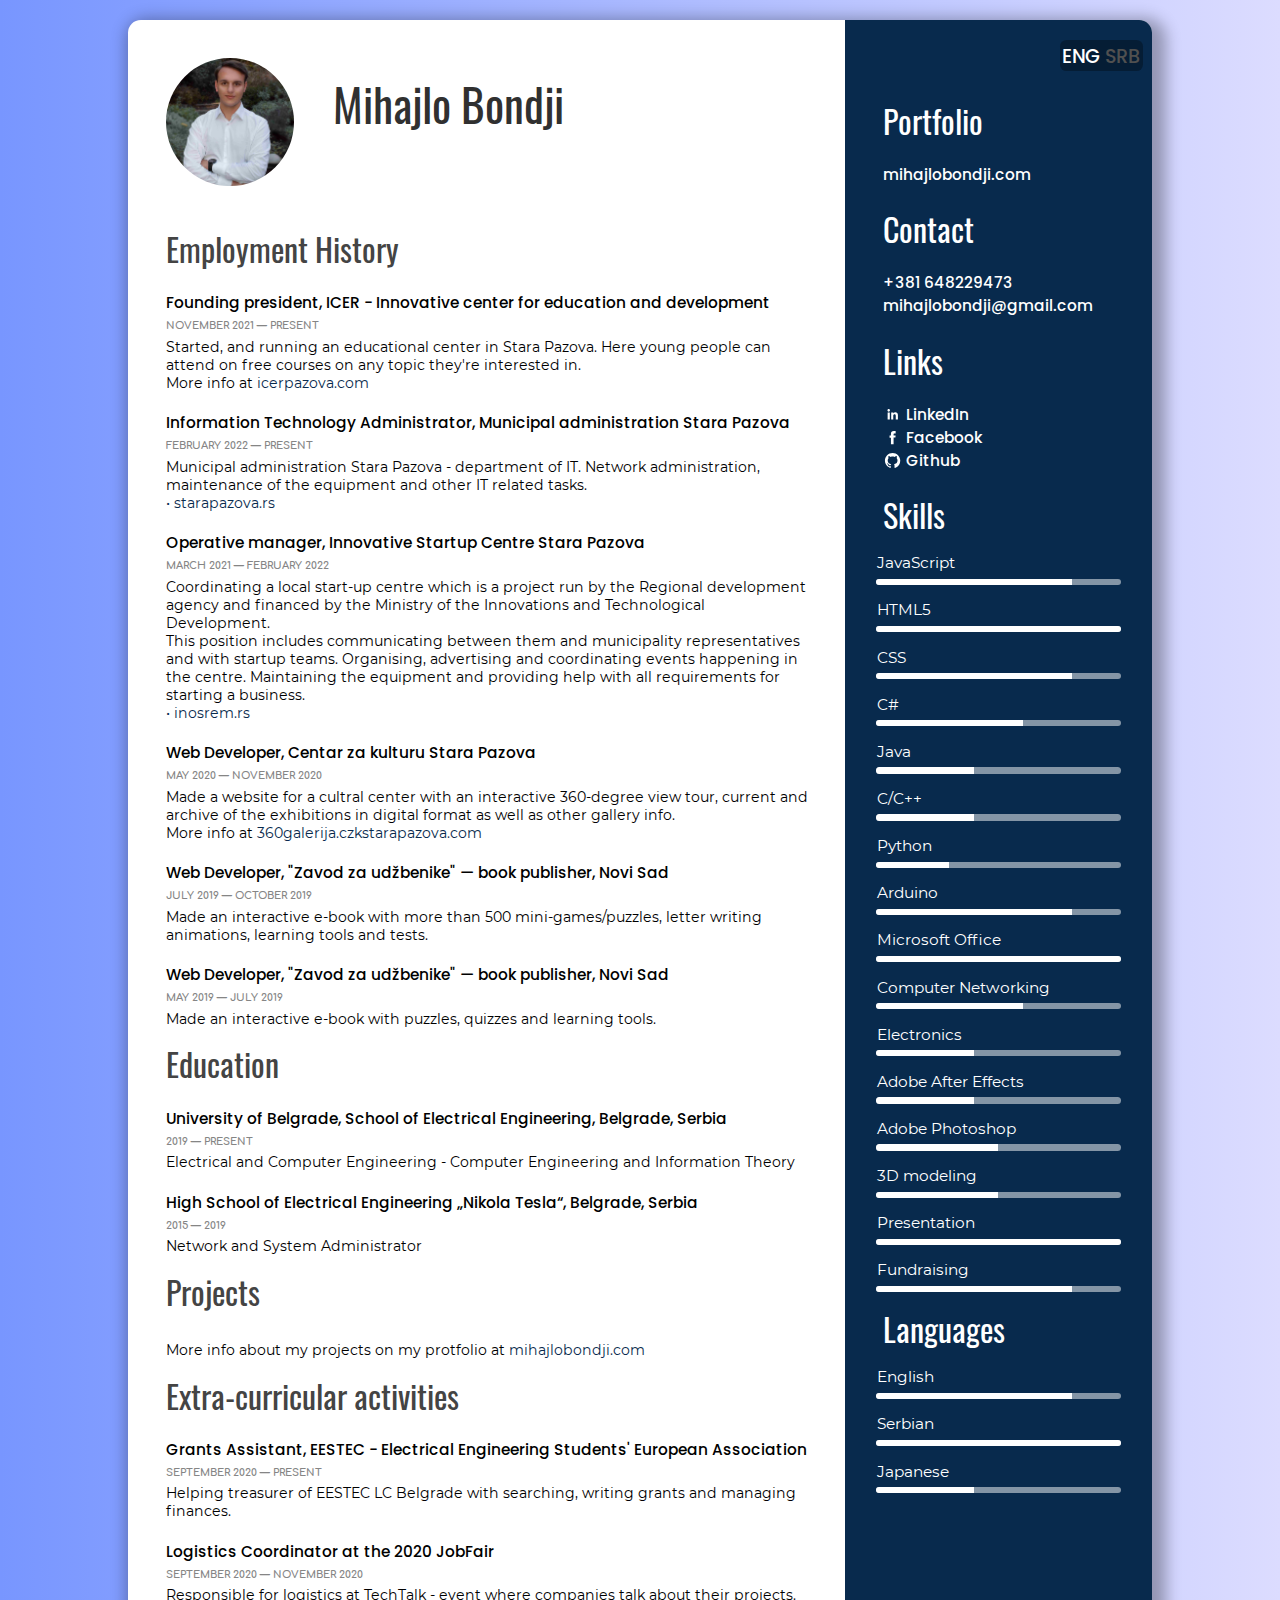
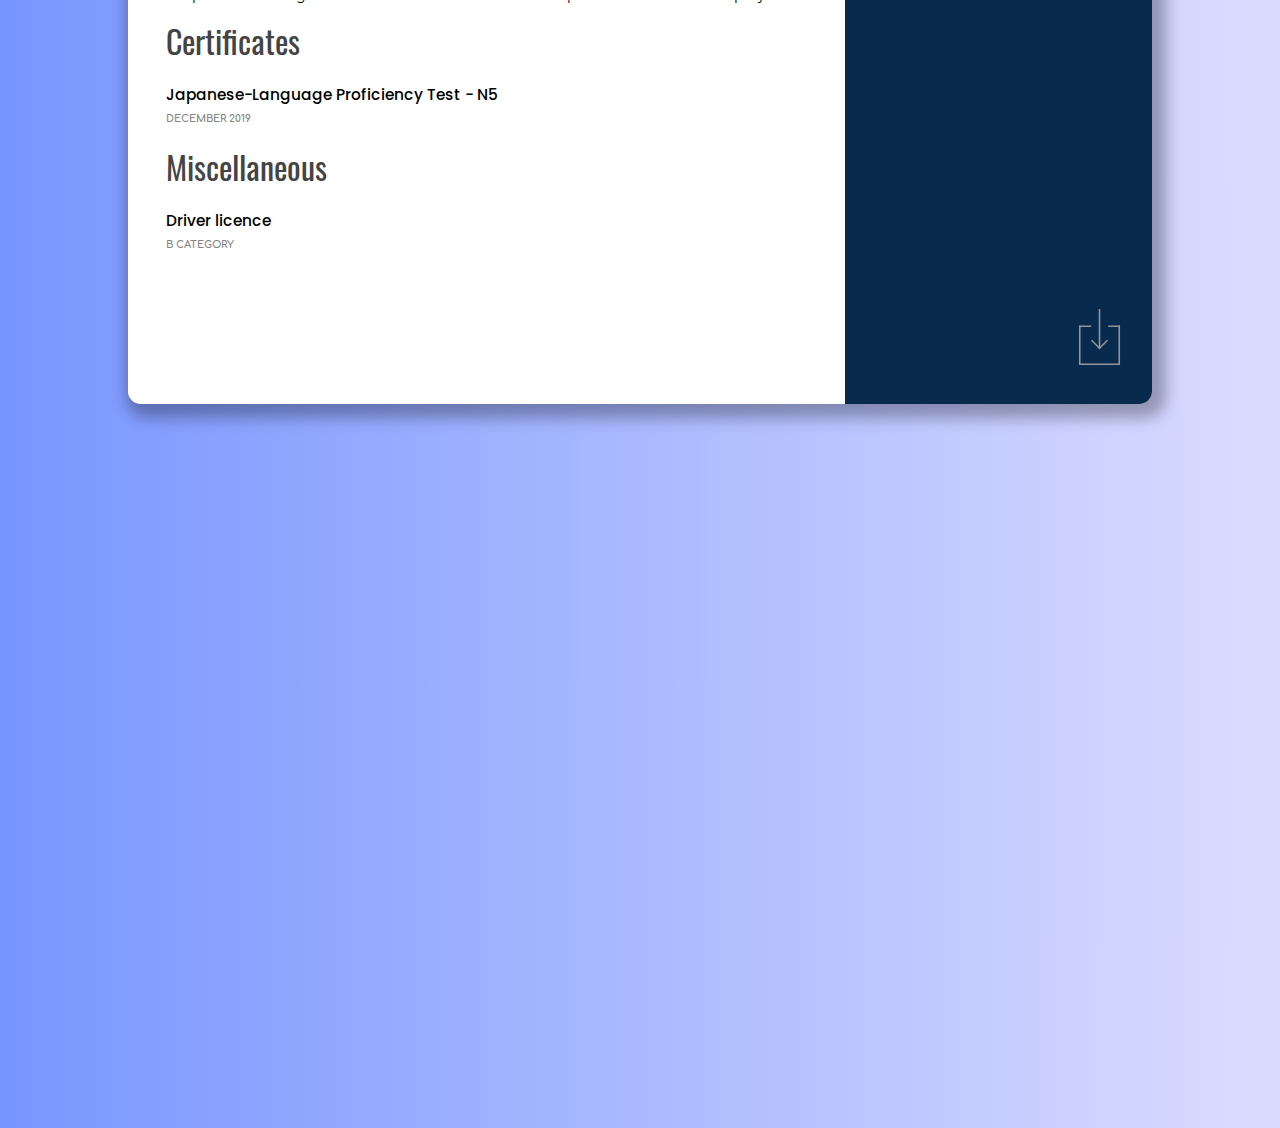
==== commit 6c0294a8: "update" ====
--- a/public/cv/index.html
+++ b/public/cv/index.html
@@ -137,6 +137,16 @@
 
 		<!--category-->
 			<div class="category">
+				Projects
+			</div>
+			<div class="titles"></div>
+			<div class="description">
+				More info about my projects on my protfolio at 
+				<a class="linktosite" href="https://mihajlobondji.com#projects" target="_blank"><span class="linija"></span>mihajlobondji.com</a>
+			</div>
+
+		<!--category-->
+			<div class="category">
 				Extra-curricular activities
 			</div>
 			<!--1st activity-->
@@ -187,6 +197,7 @@
 			<div class="date">
 				B CATEGORY
 			</div>
+
 		</div>
 
 		<div class="right">
--- a/public/cv/files/maincss.css
+++ b/public/cv/files/maincss.css
@@ -16,7 +16,7 @@
 		}
 		
 		body{
-			min-height:200vh;
+			min-height:300vh;
 			max-height:fit-content;
 			background:linear-gradient(90deg, rgba(120,150,255,1) 0%, rgba(220,220,255,1) 100%);
 		}
@@ -34,8 +34,8 @@
 			position:relative;
 			margin:20px auto;
 			background:white;
-			height:135vw;
-			max-height:300vh;
+			height:155vw;
+			max-height:400vh;
 			width:80vw;
 			border-radius:1vw;
 			overflow:hidden;
@@ -220,7 +220,7 @@
 			top:95%;
 			height:4%;
 			width:auto;
-			left:80%;
+			left:70%;
 			cursor:pointer;
 			transition:top ease 0.2s;
 		}
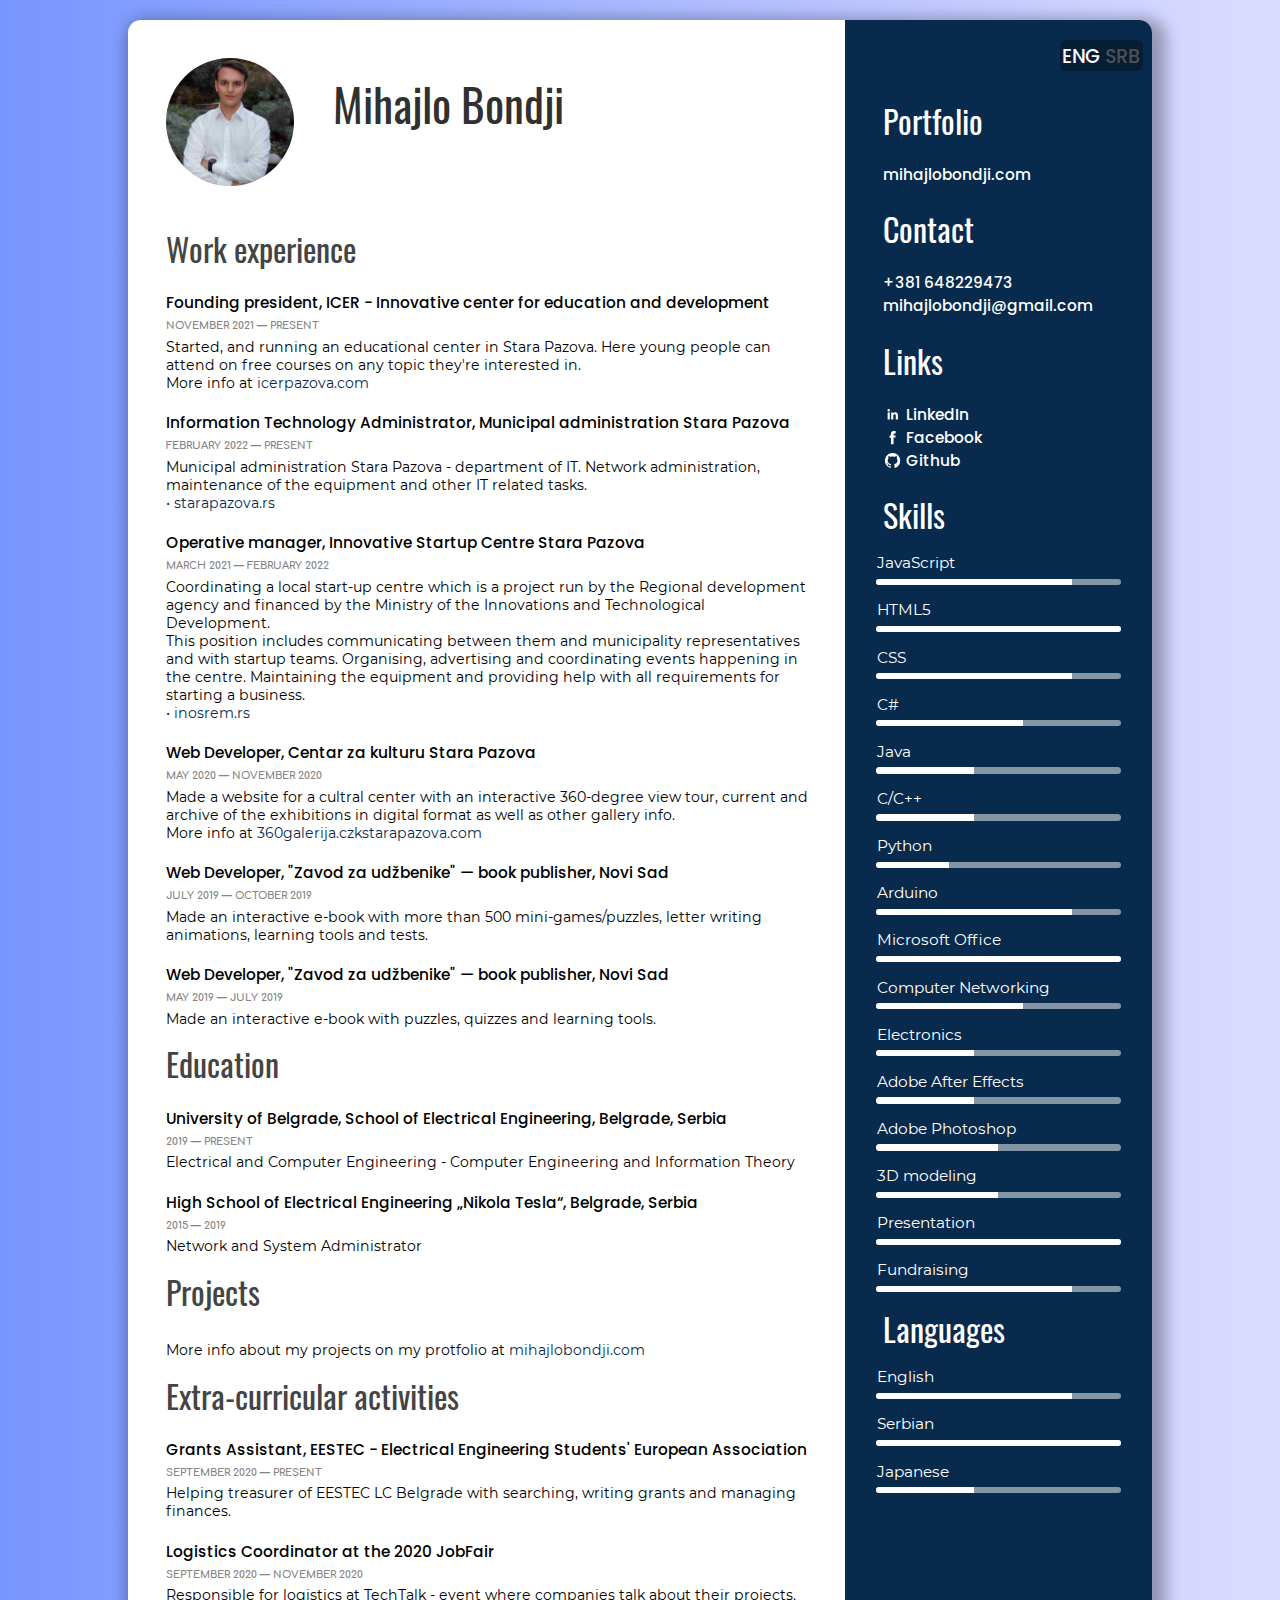
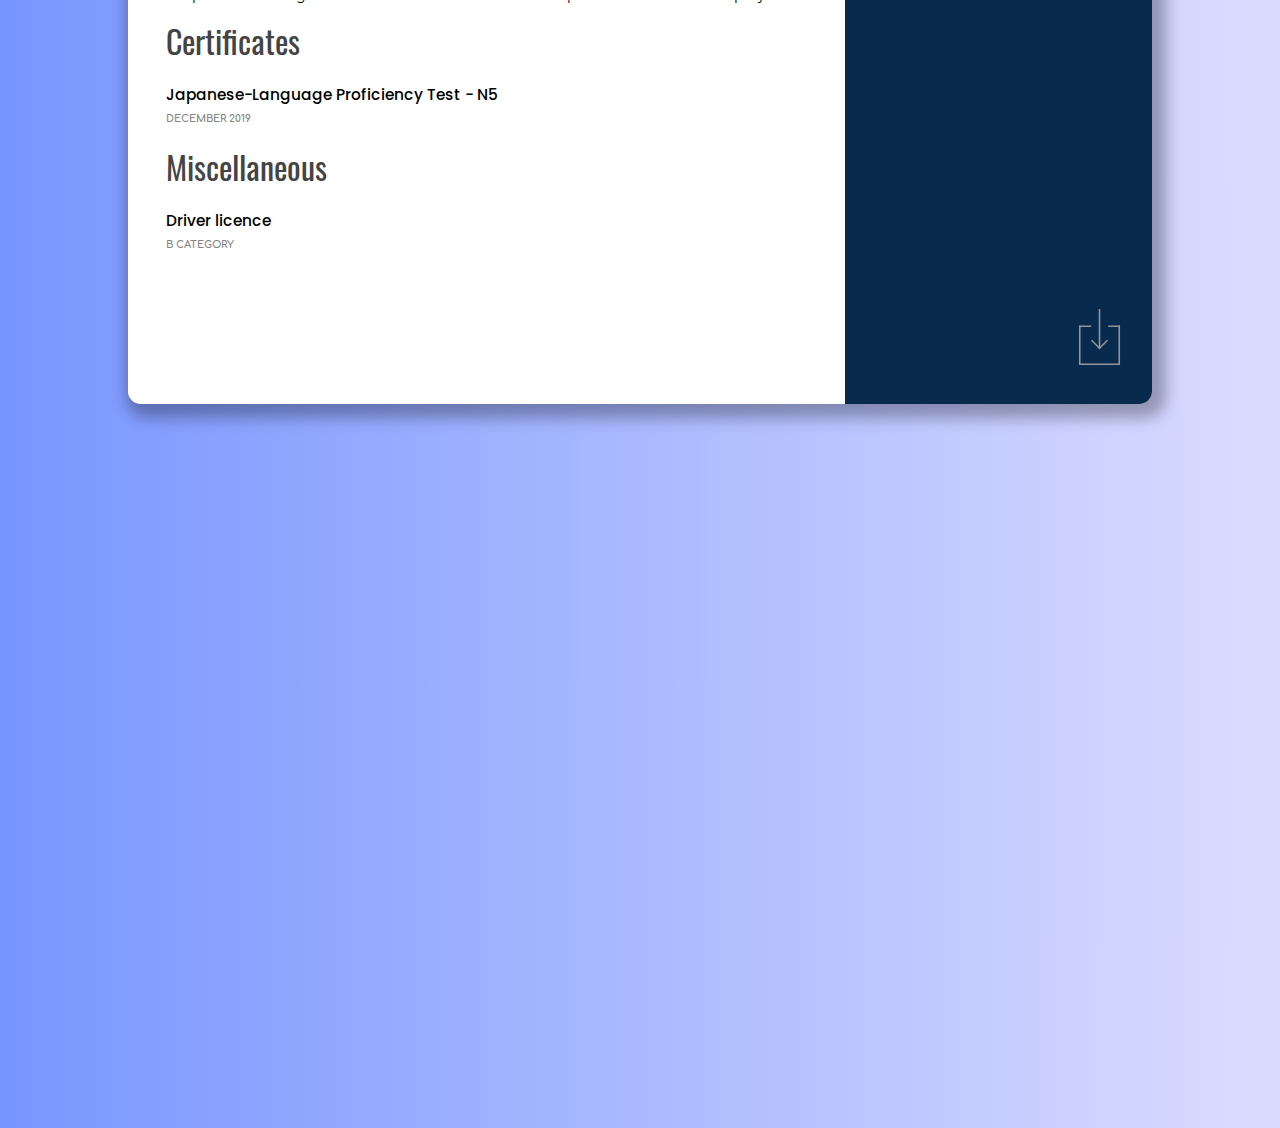
==== commit be3b7478: "update" ====
--- a/public/cv/index.html
+++ b/public/cv/index.html
@@ -21,7 +21,7 @@
 			</div>
 		<!--category-->
 			<div class="category">
-				Employment History
+				Work experience
 			</div>
 			<!--5th job-->
 			<div class="titles">
